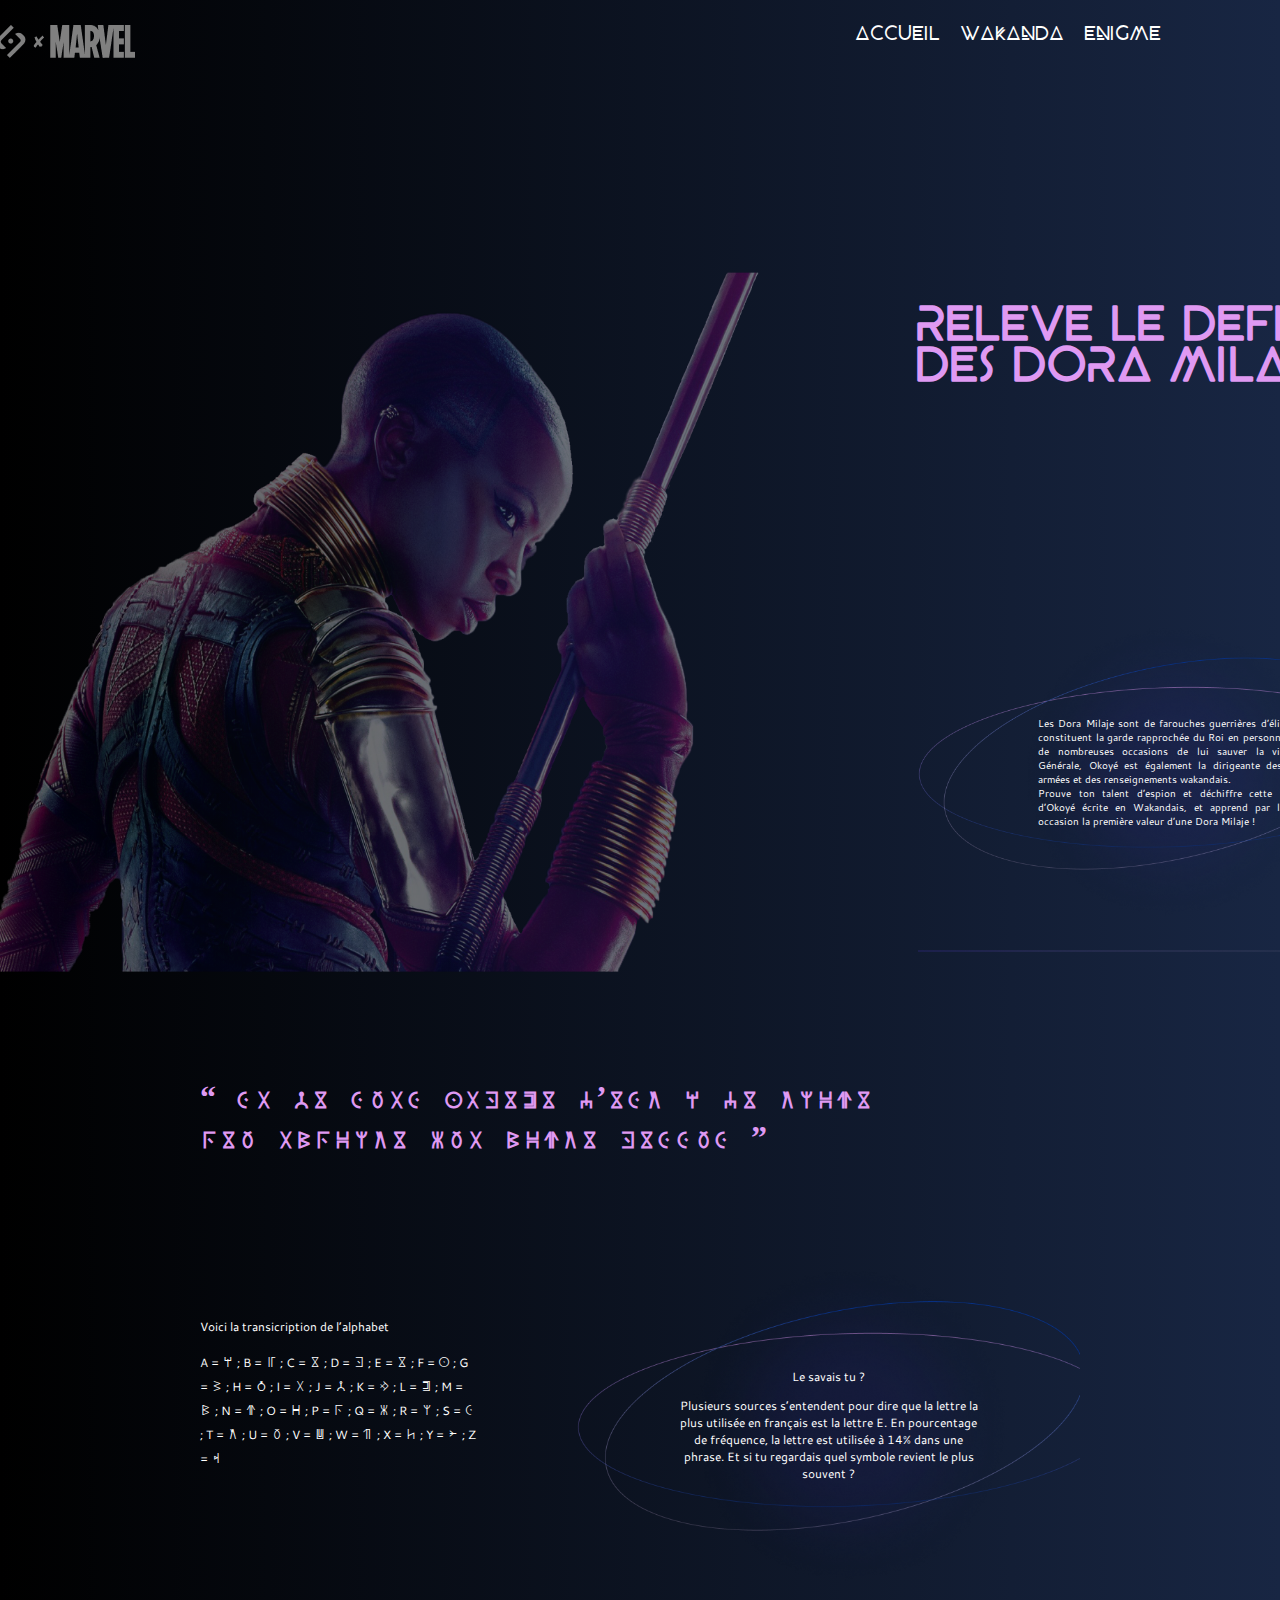
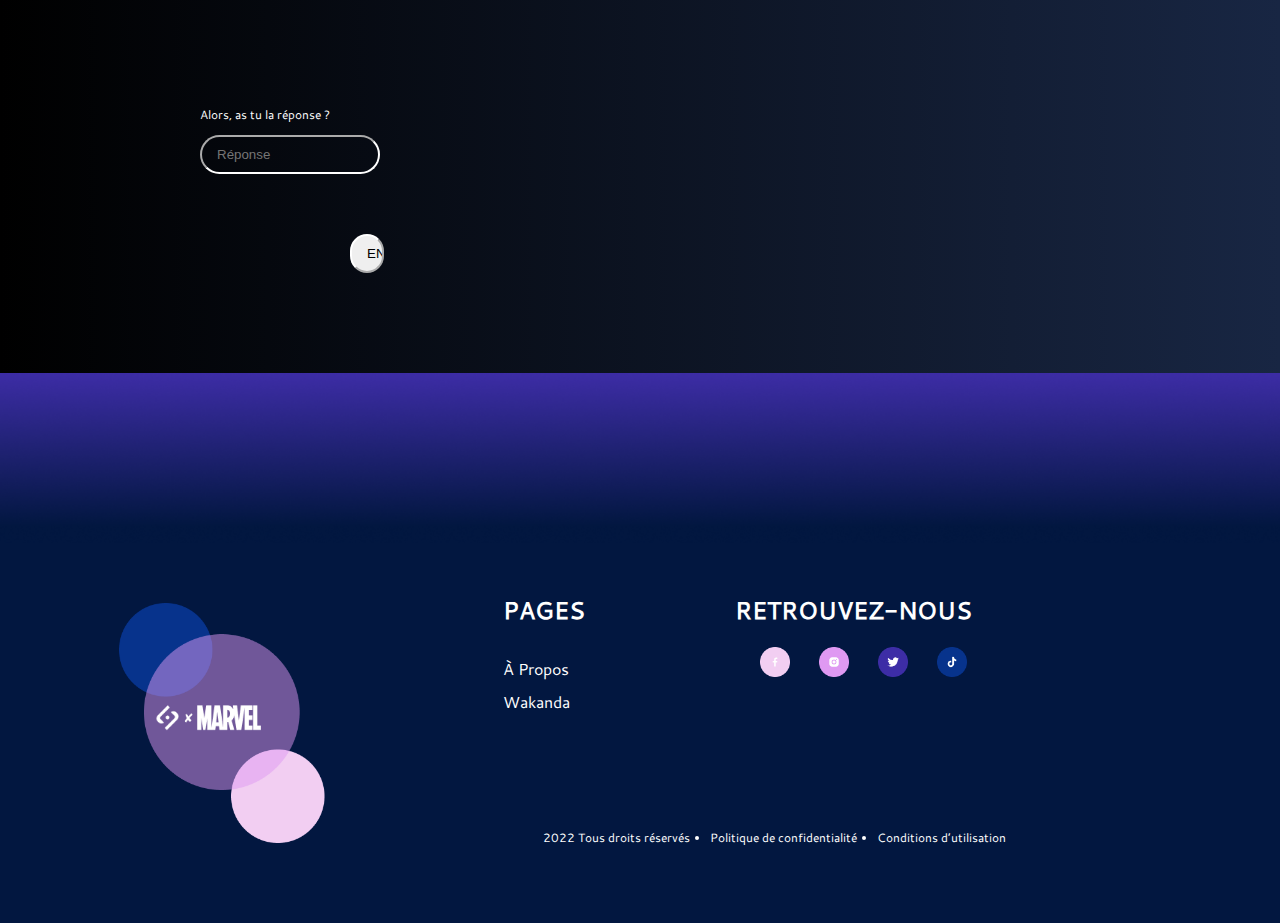
==== enigme.html @ 9ebb4565 "firstadd" ====
<!DOCTYPE html>
<html lang="fr">
<head>
    <meta charset="UTF-8">
    <meta http-equiv="X-UA-Compatible" content="IE=edge">
    <meta name="viewport" content="width=device-width, initial-scale=1.0">
    <title>Enigme</title>
    <link rel="stylesheet" href="./style2.css">
</head>
<body>
    <!-- la barre de navigation -->
    <header>    
        <nav class="navbar">
            <a href="./index.html">
                <img class="logo" src="./Assets/logo/footer2.png" alt="logo-sayna/marvel">
            </a>
            <a href="./index.html" class="nav-item">Accueil</a>
            <a href="./wakanda.html" class="nav-item">Wakanda</a>
            <a href="./enigme.html" class="nav-item">Enigme</a>
          </nav>
</header>

<!-- la partie défi des dora milaje -->

<main>
    <div class="defi">
        <div class="defi0">
        <img src="./Assets/img/Pantherenigme1.png" alt="image de okoye">
    </div>
        <div class="defi1">
        <h1>Releve le defi <br> des dora milaje</h1>
        <p>Les Dora Milaje sont de farouches guerrières d’élite. Elles constituent la garde 
            rapprochée du Roi en personne et ont de nombreuses occasions de lui sauver la 
            vie. Leur Générale, Okoyé est également la dirigeante des forces armées et des 
            renseignements wakandais. <br>  
            Prouve ton talent d’espion et déchiffre cette réplique d’Okoyé écrite en Wakandais, 
            et apprend par la même occasion la première valeur d’une Dora Milaje !</p>
            <img src="./Assets/img/Pantherenigme3.png" alt="ligne">
        </div>
    </div>

    <!-- la partie pour l'énigme -->
    
    <div class="enigme">
        
            <h1>“ SI JE SUIS  FIDELE C’EST A CE TRONE <br>
                PEU IMPORTE QUI MONTE DESSUS ”</h1>
        
        <div class="enigme1">
        <div class="transcription">
            <p>Voici la transicription de l’alphabet </p>
            <p class="alphabet">A = <span>a</span> ; B = <span>b</span> ; C = <span>e</span> ; D = <span>d</span> ; E = <span>e</span> ; F = <span>f</span> ; G = <span>g</span> ; H = <span>h</span> ; I = <span>i</span> ; J = <span>j</span> ; K = <span>k</span> ; L = <span>l</span> ; M = <span>m</span> ; N = <span>n</span> ; O = <span>o</span> ; P = <span>p</span> ; Q = <span>q</span> ; R = <span>r</span> ; S = <span>s</span> ; T = <span>t</span> ; U = <span>u</span> ; V = <span>v</span> ; W = <span>w</span> ; X = <span>x</span> ; Y = <span>y</span> ; Z = <span>z</span></p>
        </div>
        <div class="savaistu">
            <p>Le savais tu ?</p>
            <p>Plusieurs sources s’entendent pour dire que la lettre la plus utilisée en français est la lettre E. En pourcentage de fréquence, la lettre est utilisée  à 14% dans une phrase. Et si tu regardais quel symbole revient le plus souvent ? </p>
        </div>
        </div>
    </div>

    <!-- la partie pour répondre -->
    <div class="reponse">
        <p>Alors, as tu la réponse ?</p>
        <input type="text" name="réponse" placeholder="Réponse">
        <input type="submit" value="ENVOYER">
    </div>

</main>

    <!-- la partie bas de la page -->
    <footer>
        <div class="footer1">
            <div class="saynamarvel">
            <a href="./index.html">
                <img class="saynamarvel1" src="./Assets/logo/footer2.png" alt="logo de sayna">
                </a>
            </div>
        <div class="saynamarvel2">
            <div class="saynamarvel3">
        <div class="pages">
            <h2>PAGES</h2>
            <a href="./index.html">à propos</a>
            <a href="./wakanda.html">Wakanda</a>
            
        </div>
        <div class="contactus">
            <h2>RETROUVEZ-NOUS</h2>
            <a href="http://www.marvel-cineverse.fr/pages/mcu/encyclopedie/personnages/black-panther.html">
                <img src="./Assets/logo/footer3.png" alt="logo facebook">
            </a>
            <a href="http://www.marvel-cineverse.fr/pages/mcu/encyclopedie/personnages/black-panther.html">
                <img src="./Assets/logo/footer4.png" alt="logo instagram">
            </a>
            <a href="http://www.marvel-cineverse.fr/pages/mcu/encyclopedie/personnages/black-panther.html">
                <img src="./Assets/logo/footer5.png" alt="logo de twitter">
            </a>
            <a href="http://www.marvel-cineverse.fr/pages/mcu/encyclopedie/personnages/black-panther.html">
                <img src="./Assets/logo/footer6.png" alt="logo de tiktok">
            </a>
        </div>
    </div>
        <div class="disclamer">
            <ul>
                <li class="droits">2022 Tous droits réservés</li>
                <li>Politique de confidentialité</li>
                <li>Conditions d’utilisation</li>
            </ul>
        </div>
    </div>
</div>
</div>
    </footer>
</body>
</html>
---- style2.css ----
@font-face {
  font-family: "font-beyno";
  src: url(./Assets/font/BEYNO.ttf);
}
@font-face {
  font-family: "font-cantarell";
  src: url(./Assets/font/Cantarell.ttf);
}
@font-face {
  font-family: "font-panthera";
  src: url(./Assets/font/Panthera.ttf);
}
@font-face {
  font-family: "wakanda";
  src: url(./Assets/font/wakandaforever.ttf);
}
:root {
  --white-color: #fff;
  --pink-light: #f2cef2;
  --gray-light: #9e91b7;
  --violet-color: #df99f2;
  --blue-pale: #3d2da6;
  --blue-color: #07338c;
  --blue-dark: #021740;
}

/* design normal pour un écran portable de 1440px */

body {
  margin: 0;
  padding: 0;
  box-sizing: border-box;
  background: linear-gradient(to right, #000000, #182643);
  color: #fff;
  animation: fadeInLeft 1s ease-in-out 0s 1 normal forwards;
}

@keyframes fadeInLeft {
  0% {
    opacity: 0;
    transform: translateX(-100%);
  }
  100% {
    opacity: 1;
    transform: translateX(0);
  }
}
/* design pour l'en-tête de la page */
.navbar {
  display: flex;
  justify-content: flex-end;
  padding: 10px;
  margin-top: 15px;
  width: 90%;
  background: none;
}
.nav-item {
  font-family: "font-beyno", sans-serif;
  font-size: 20px;
  color: white;
  text-decoration: none;
  margin-left: 20px;
  background: none;
}
.navbar img {
  margin-right: 700px;
  background: none;
  filter: invert(50%);
}

.navbar img:hover {
  filter: hue-rotate(270deg);
}

.nav-item:hover {
  color: #df99f2;
  text-decoration: underline;
}

/* design pour la partie défi */
.defi {
  display: flex;
}

.defi0 img {
  margin-top: 200px;
  opacity: 40%;
  height: 700px;
  width: 918px;
}
.defi1 {
  padding-top: 200px;
}
.defi1 h1 {
  font-family: "font-beyno";
  font-size: 48px;
  color: var(--violet-color);
}
.defi1 p {
  padding: 100px 150px 100px 120px;
  margin-right: 50px;
  margin-top: 230px;
  text-align: justify;
  font-family: "font-cantarell";
  font-size: 10px;
  background: url(./Assets/img/Pantherenigme2.png);
  background-size: contain;
  background-repeat: no-repeat;
}
.defi1 img {
  margin-top: 0;
  height: 2px;
  width: 600px;
}

/* design pour la partie enigme */

.enigme {
  margin: 100px 200px;
}
.enigme h1 {
  font-family: "wakanda";
  color: var(--violet-color);
}
.enigme1 {
  display: flex;
  margin-top: 100px;
  font-family: "font-cantarell";
  font-size: 12px;
}
.transcription {
  padding: 50px 100px 0 0;
}
.alphabet span {
  text-transform: uppercase;
  font-size: 20px;
  font-family: "wakanda";
}
.savaistu {
  padding: 100px 100px;
  background: url(./Assets/img/Pantherenigme2.png);
  background-size: cover;
  background-repeat: no-repeat;
  text-align: center;
}
/* design de la partie pour répondre */

.reponse {
  margin: 0 200px;
  font-family: "font-cantarell";
  font-size: 12px;
  display: flex;
  flex-direction: column;
}
.reponse input[type="text"] {
  background-color: transparent;
  border-radius: 38px;
  border-color: var(--white-color);
  padding: 10px 15px;
  margin: 0 700px 10px 0;
  color: #fff;
}
.reponse input[type="submit"] {
  border-radius: 38px;
  border-color: var(--white-color);
  padding: 10px 15px;
  margin: 50px 850px 0 150px;
}
.btn-group input[type="submit"]:hover {
  box-shadow: 0 0 20px #f2cef2;
}

/* Design pour le footer */

.footer1 {
  background: url(./Assets/logo/back_footer.png);
  background-size: cover;
  background-repeat: no-repeat;
  height: 400px;
  margin-top: 100px;
  display: flex;
  justify-content: space-around;
  padding-top: 150px;
}
.saynamarvel {
  background-image: url(./Assets/logo/footer1.png);
  background-size: contain;
  transform: scale(1.5);
  background-repeat: no-repeat;
  margin: 120px 100px;
}

.saynamarvel:hover {
  transform: scale(1.7);
}

.saynamarvel1 {
  max-inline-size: 100%;
  block-size: auto;
  position: relative;
  top: 60px;
  right: 10px;
  transform: scale(0.5);
}

.saynamarvel2 {
  display: flex;
  flex-direction: column;
  margin-top: 50px;
  padding-right: 200px;
}
.saynamarvel3 {
  display: flex;
  font-family: "font-cantarell";
}
.pages {
  display: flex;
  flex-direction: column;
}
.pages a {
  text-decoration: none;
  text-transform: capitalize;
  color: var(--white-color);
  margin-top: 10px;
}
.contactus {
  margin-left: 150px;
}
.contactus a {
  margin-left: 25px;
  background: none;
  text-decoration: none;
}
.contactus img {
  width: 30px;
}
.contactus img:hover {
  transform: scale(1.2);
}
.disclamer {
  margin-top: 100px;
}
.disclamer ul {
  display: flex;
}
.disclamer li {
  padding-right: 20px;
  font-family: "font-cantarell";
  font-size: 12px;
}
.droits {
  list-style: none;
}
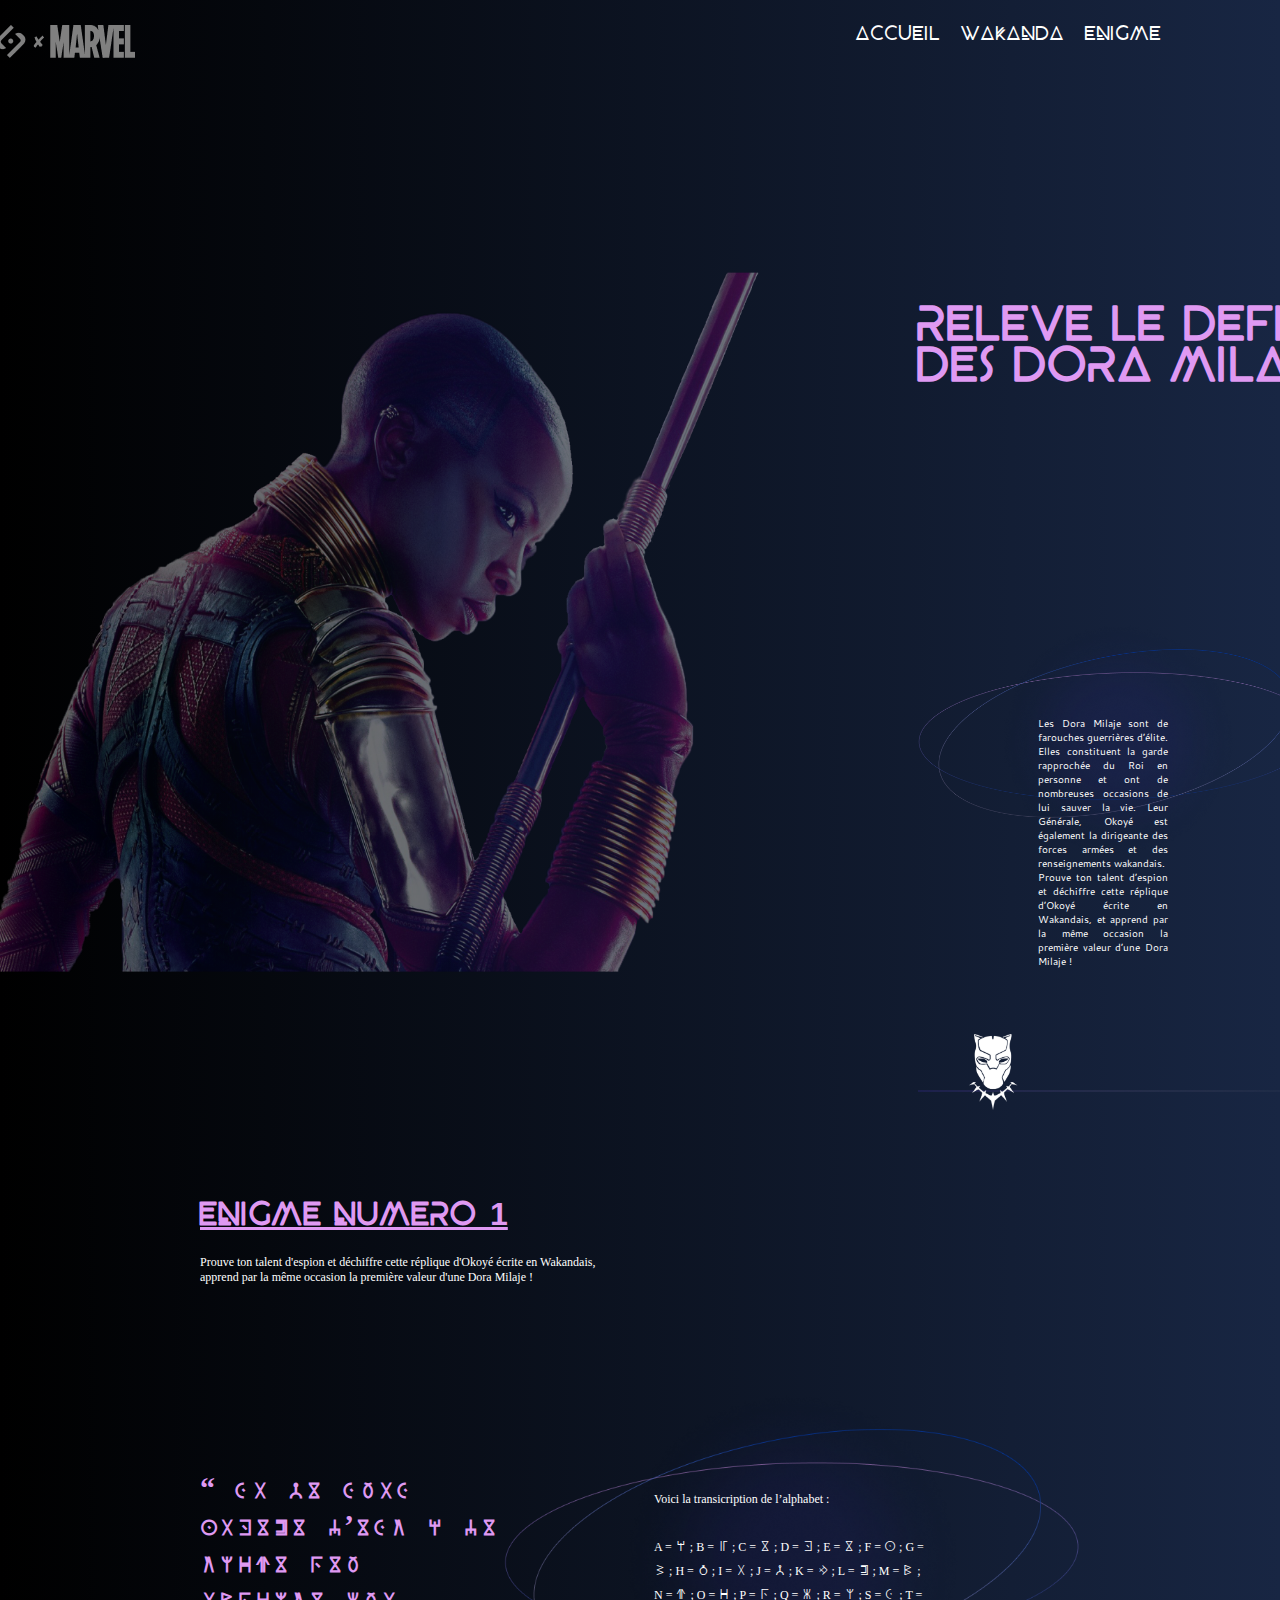
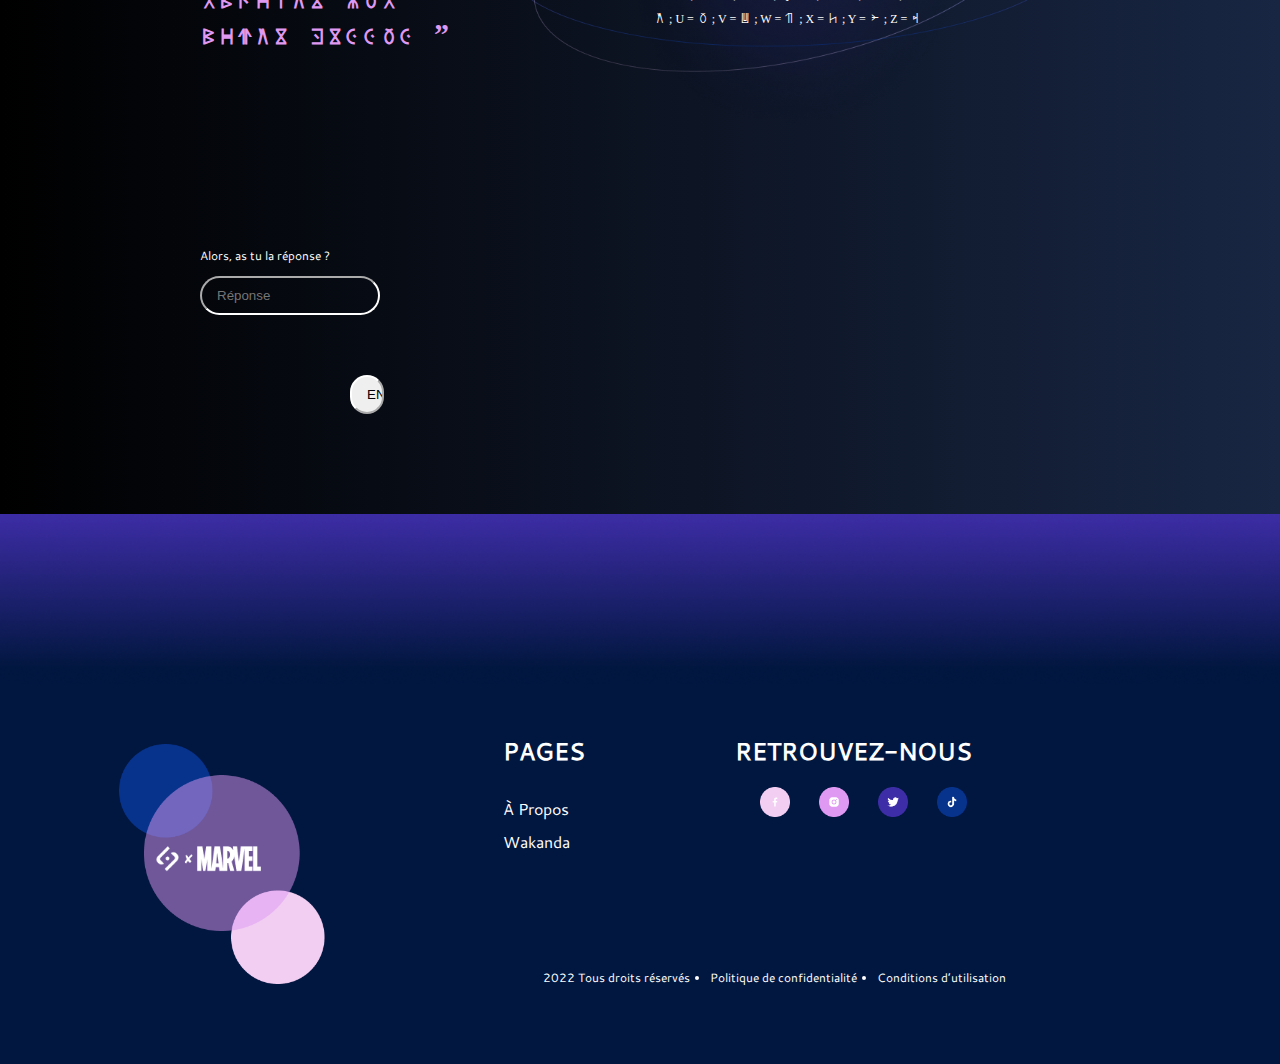
==== commit fd02639e: "improve1" ====
--- a/enigme.html
+++ b/enigme.html
@@ -35,25 +35,29 @@
             renseignements wakandais. <br>  
             Prouve ton talent d’espion et déchiffre cette réplique d’Okoyé écrite en Wakandais, 
             et apprend par la même occasion la première valeur d’une Dora Milaje !</p>
-            <img src="./Assets/img/Pantherenigme3.png" alt="ligne">
+            <img id="ligne" src="./Assets/img/Pantherenigme3.png" alt="ligne">
+            <img id="headlogo" src="./Assets/logo/logo_souris_BP1_blanc.png" alt="logo de tête blackpanther">
         </div>
     </div>
 
     <!-- la partie pour l'énigme -->
     
-    <div class="enigme">
+    <div class="enigme" id="enigme">
+        <div class="top-enigma" id="top-enigma">
+        <h1>ENIGME NUMERO <span> 1</span></h1>
+        <p>Prouve ton talent d'espion et déchiffre cette réplique d'Okoyé écrite en Wakandais,<br>
+            apprend par la même occasion la première valeur d'une Dora Milaje !
+        </p>
+    </div>
         
-            <h1>“ SI JE SUIS  FIDELE C’EST A CE TRONE <br>
+        <div class="enigme1" id="enigme1">
+        <div class="transcription">
+            <h1>“ SI JE SUIS  FIDELE C’EST A CE TRONE
                 PEU IMPORTE QUI MONTE DESSUS ”</h1>
-        
-        <div class="enigme1">
-        <div class="transcription">
-            <p>Voici la transicription de l’alphabet </p>
+        </div>
+        <div class="savaistu" id="savaistu">
+            <p>Voici la transicription de l’alphabet : </p>
             <p class="alphabet">A = <span>a</span> ; B = <span>b</span> ; C = <span>e</span> ; D = <span>d</span> ; E = <span>e</span> ; F = <span>f</span> ; G = <span>g</span> ; H = <span>h</span> ; I = <span>i</span> ; J = <span>j</span> ; K = <span>k</span> ; L = <span>l</span> ; M = <span>m</span> ; N = <span>n</span> ; O = <span>o</span> ; P = <span>p</span> ; Q = <span>q</span> ; R = <span>r</span> ; S = <span>s</span> ; T = <span>t</span> ; U = <span>u</span> ; V = <span>v</span> ; W = <span>w</span> ; X = <span>x</span> ; Y = <span>y</span> ; Z = <span>z</span></p>
-        </div>
-        <div class="savaistu">
-            <p>Le savais tu ?</p>
-            <p>Plusieurs sources s’entendent pour dire que la lettre la plus utilisée en français est la lettre E. En pourcentage de fréquence, la lettre est utilisée  à 14% dans une phrase. Et si tu regardais quel symbole revient le plus souvent ? </p>
         </div>
         </div>
     </div>
--- a/style2.css
+++ b/style2.css
@@ -90,6 +90,7 @@
 }
 .defi1 {
   padding-top: 200px;
+  position: relative;
 }
 .defi1 h1 {
   font-family: "font-beyno";
@@ -107,10 +108,16 @@
   background-size: contain;
   background-repeat: no-repeat;
 }
-.defi1 img {
+#ligne {
   margin-top: 0;
   height: 2px;
-  width: 600px;
+  width: 450px;
+}
+#headlogo {
+  position: absolute;
+  width: 50px;
+  right: 350px;
+  bottom: -15px;
 }
 
 /* design pour la partie enigme */
@@ -118,18 +125,27 @@
 .enigme {
   margin: 100px 200px;
 }
-.enigme h1 {
+.top-enigma h1 {
+  font-family: "font-beyno";
+  color: var(--violet-color);
+  text-decoration: underline;
+}
+.top-enigma p {
+  font-size: 12px;
+}
+.enigme span {
+  font-family: Arial;
+}
+.enigme1 {
+  display: flex;
+  margin-top: 100px;
+  font-size: 12px;
+  align-items: center;
+}
+.transcription h1 {
   font-family: "wakanda";
   color: var(--violet-color);
-}
-.enigme1 {
-  display: flex;
-  margin-top: 100px;
-  font-family: "font-cantarell";
-  font-size: 12px;
-}
-.transcription {
-  padding: 50px 100px 0 0;
+  font-size: 30px;
 }
 .alphabet span {
   text-transform: uppercase;
@@ -137,11 +153,12 @@
   font-family: "wakanda";
 }
 .savaistu {
-  padding: 100px 100px;
-  background: url(./Assets/img/Pantherenigme2.png);
-  background-size: cover;
-  background-repeat: no-repeat;
-  text-align: center;
+  padding: 0 150px;
+  background: url(./Assets/img/Pantherenigme2.png) no-repeat center center/cover;
+  height: 350px;
+  display: flex;
+  justify-content: center;
+  flex-direction: column;
 }
 /* design de la partie pour répondre */
 
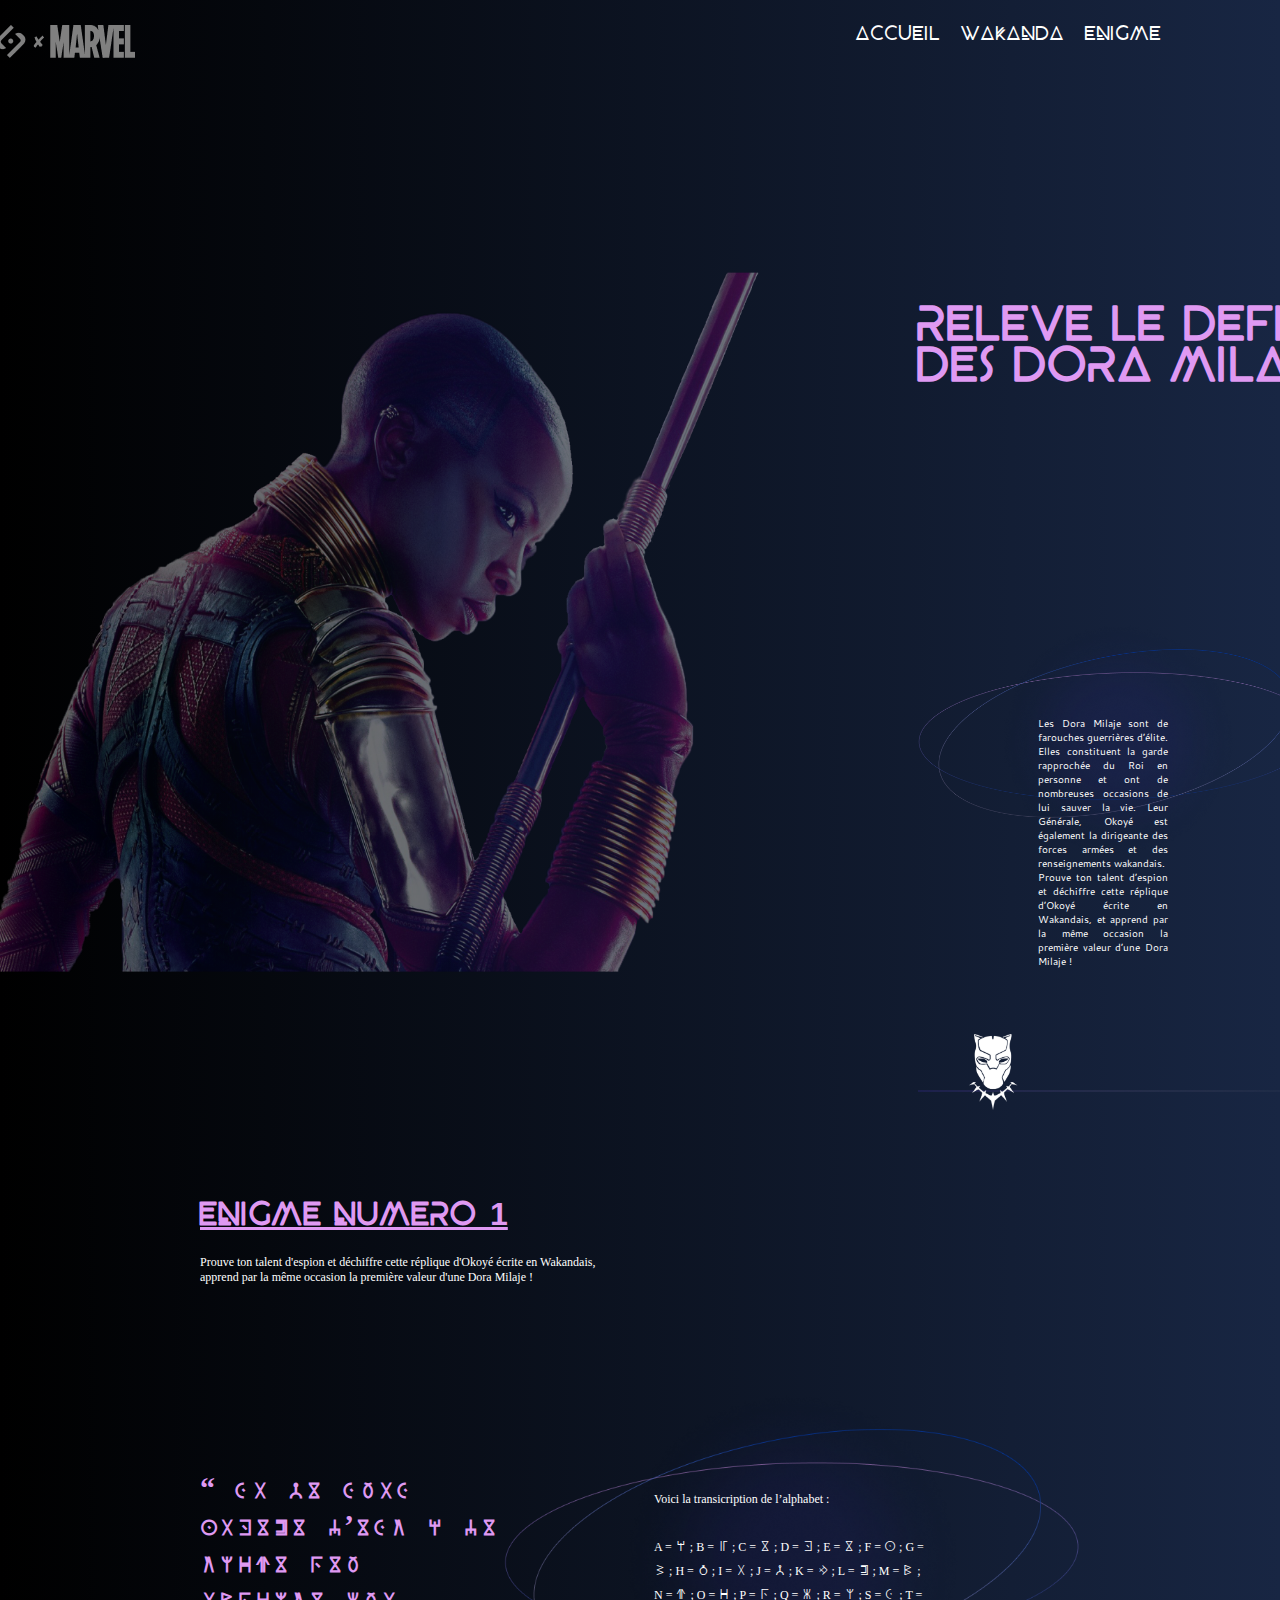
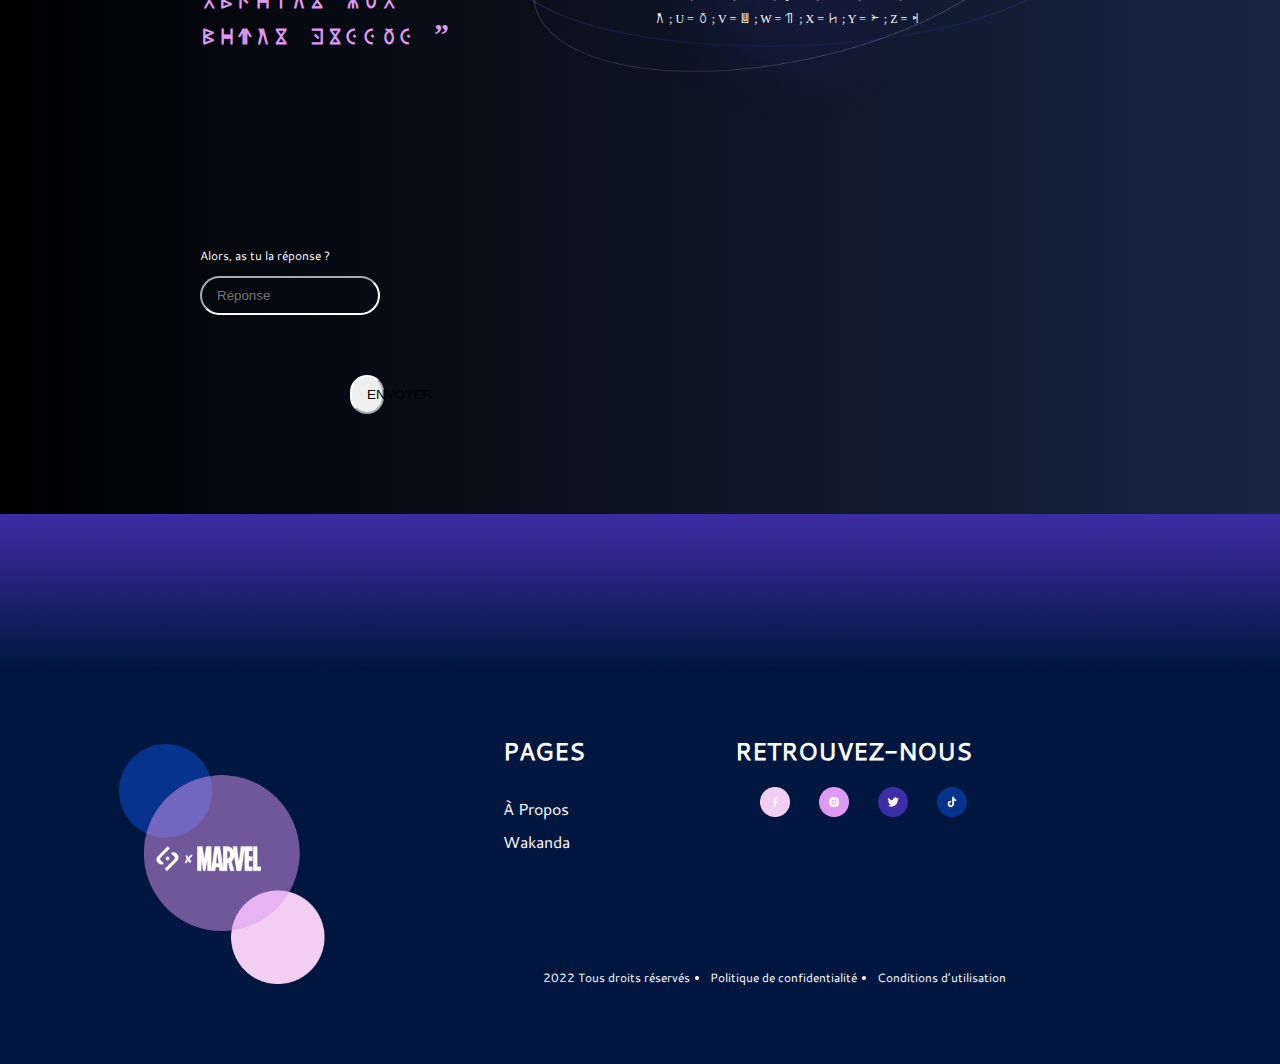
==== commit d1236711: "improve2" ====
--- a/enigme.html
+++ b/enigme.html
@@ -66,7 +66,7 @@
     <div class="reponse">
         <p>Alors, as tu la réponse ?</p>
         <input type="text" name="réponse" placeholder="Réponse">
-        <input type="submit" value="ENVOYER">
+        <button id="submitBtn">ENVOYER</button>
     </div>
 
 </main>
--- a/style2.css
+++ b/style2.css
@@ -177,13 +177,13 @@
   margin: 0 700px 10px 0;
   color: #fff;
 }
-.reponse input[type="submit"] {
+button {
   border-radius: 38px;
   border-color: var(--white-color);
   padding: 10px 15px;
   margin: 50px 850px 0 150px;
 }
-.btn-group input[type="submit"]:hover {
+button:hover {
   box-shadow: 0 0 20px #f2cef2;
 }
 
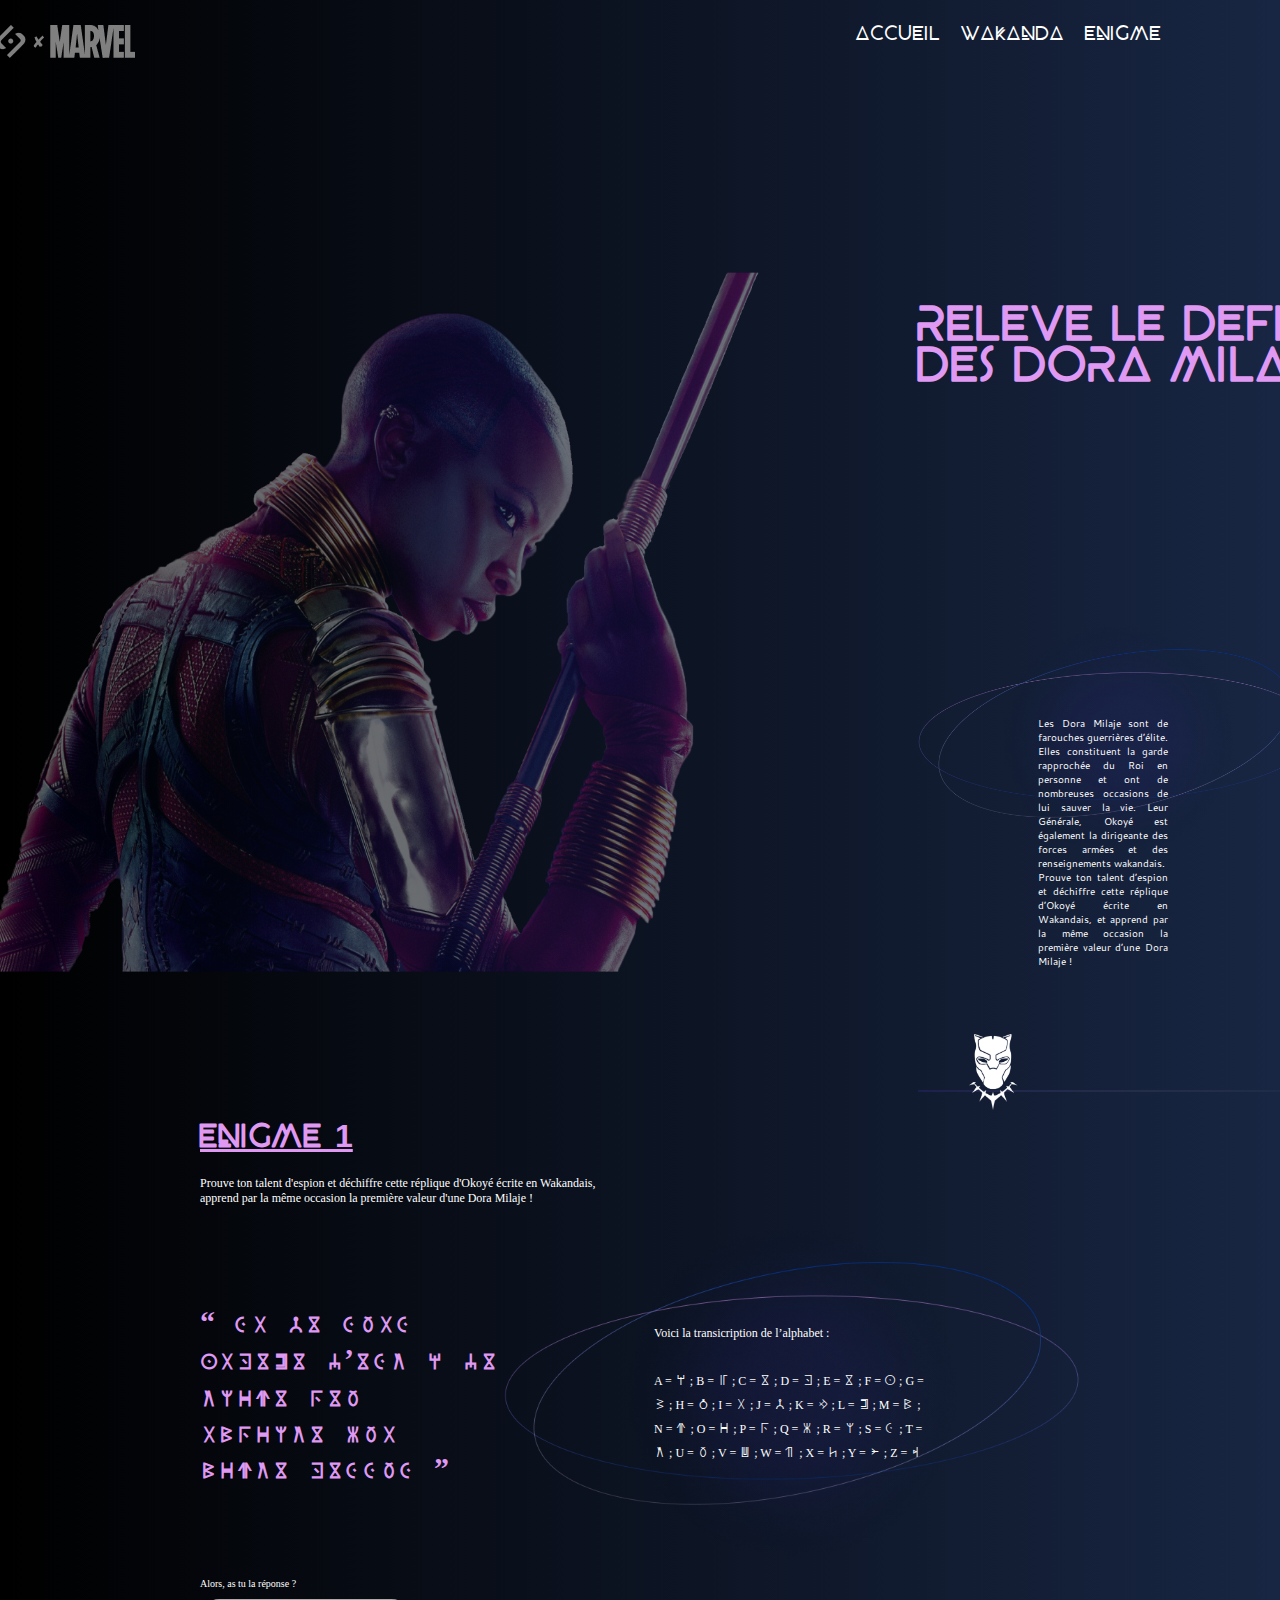
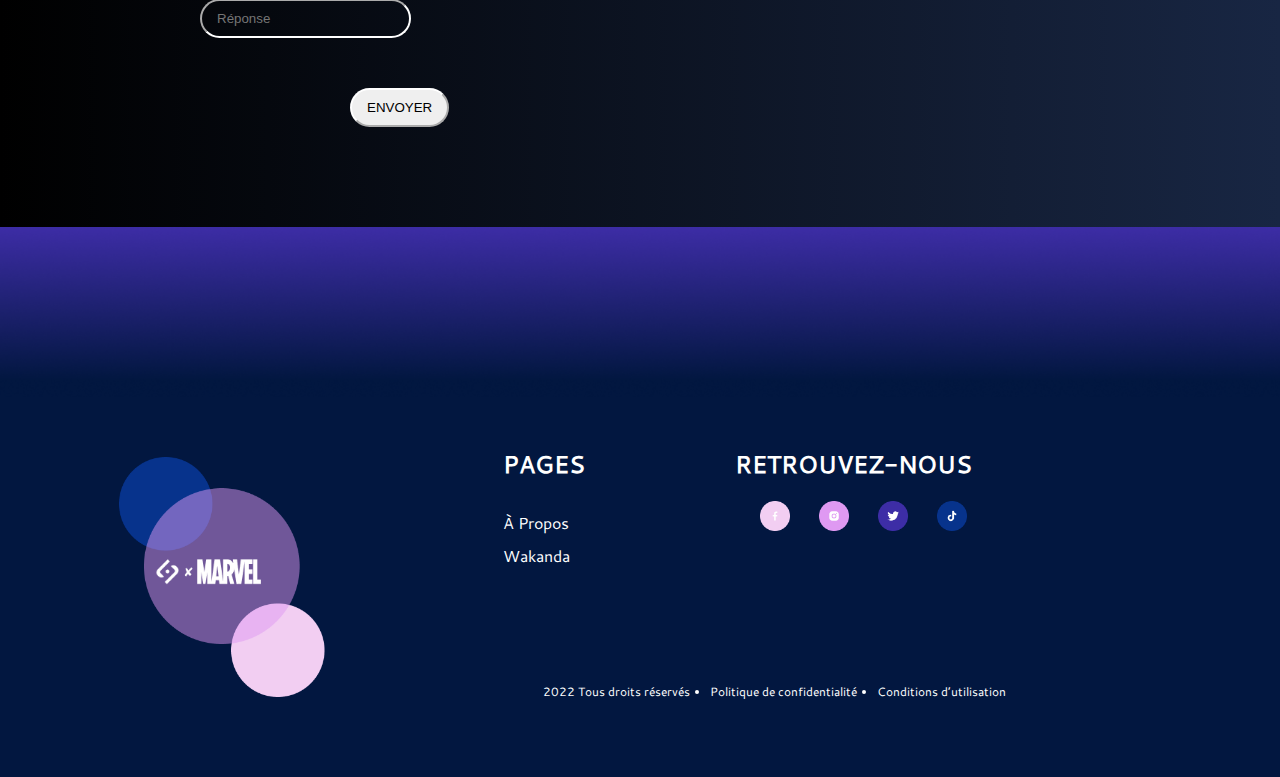
==== commit e008754c: "improve4" ====
--- a/enigme.html
+++ b/enigme.html
@@ -42,14 +42,14 @@
 
     <!-- la partie pour l'énigme -->
     
-    <div class="enigme" id="enigme">
+    <div class="enigme" id="quiz-container">
+        <div id="question">
         <div class="top-enigma" id="top-enigma">
-        <h1>ENIGME NUMERO <span> 1</span></h1>
+        <h1>ENIGME  <span>1</span></h1>
         <p>Prouve ton talent d'espion et déchiffre cette réplique d'Okoyé écrite en Wakandais,<br>
             apprend par la même occasion la première valeur d'une Dora Milaje !
         </p>
     </div>
-        
         <div class="enigme1" id="enigme1">
         <div class="transcription">
             <h1>“ SI JE SUIS  FIDELE C’EST A CE TRONE
@@ -61,13 +61,14 @@
         </div>
         </div>
     </div>
-
     <!-- la partie pour répondre -->
-    <div class="reponse">
+    <div class="reponse" id="answer1">
         <p>Alors, as tu la réponse ?</p>
-        <input type="text" name="réponse" placeholder="Réponse">
-        <button id="submitBtn">ENVOYER</button>
+        <input type="text" id="reponse" placeholder="Réponse">
+        <button id="submit-btn">ENVOYER</button>
     </div>
+</div>
+    
 
 </main>
 
@@ -114,5 +115,6 @@
 </div>
 </div>
     </footer>
+    <script src="./script2.js"></script>
 </body>
 </html>--- a/style2.css
+++ b/style2.css
@@ -123,7 +123,7 @@
 /* design pour la partie enigme */
 
 .enigme {
-  margin: 100px 200px;
+  margin: 0 200px;
 }
 .top-enigma h1 {
   font-family: "font-beyno";
@@ -138,7 +138,7 @@
 }
 .enigme1 {
   display: flex;
-  margin-top: 100px;
+
   font-size: 12px;
   align-items: center;
 }
@@ -162,20 +162,22 @@
 }
 /* design de la partie pour répondre */
 
-.reponse {
+#answer {
   margin: 0 200px;
   font-family: "font-cantarell";
   font-size: 12px;
   display: flex;
   flex-direction: column;
 }
-.reponse input[type="text"] {
+#reponse {
   background-color: transparent;
   border-radius: 38px;
   border-color: var(--white-color);
   padding: 10px 15px;
-  margin: 0 700px 10px 0;
   color: #fff;
+}
+.reponse p {
+  font-size: 10px;
 }
 button {
   border-radius: 38px;
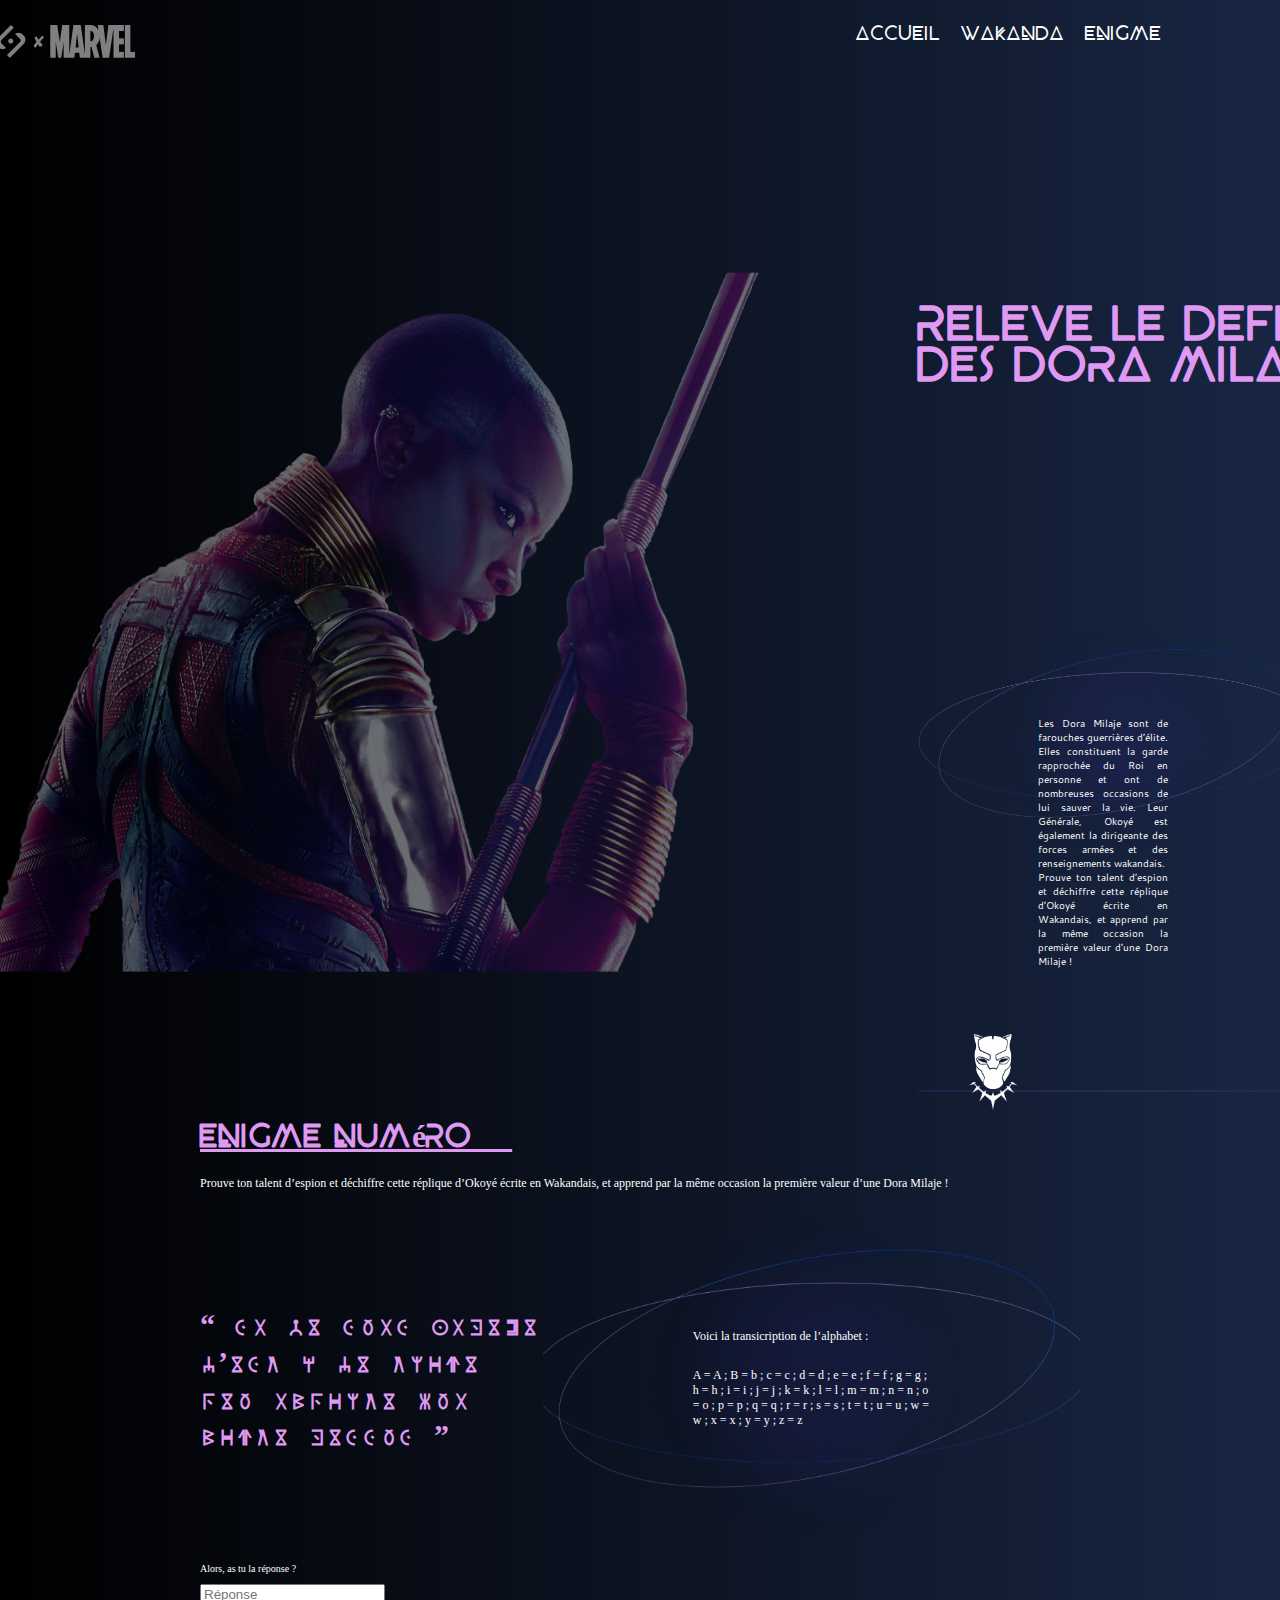
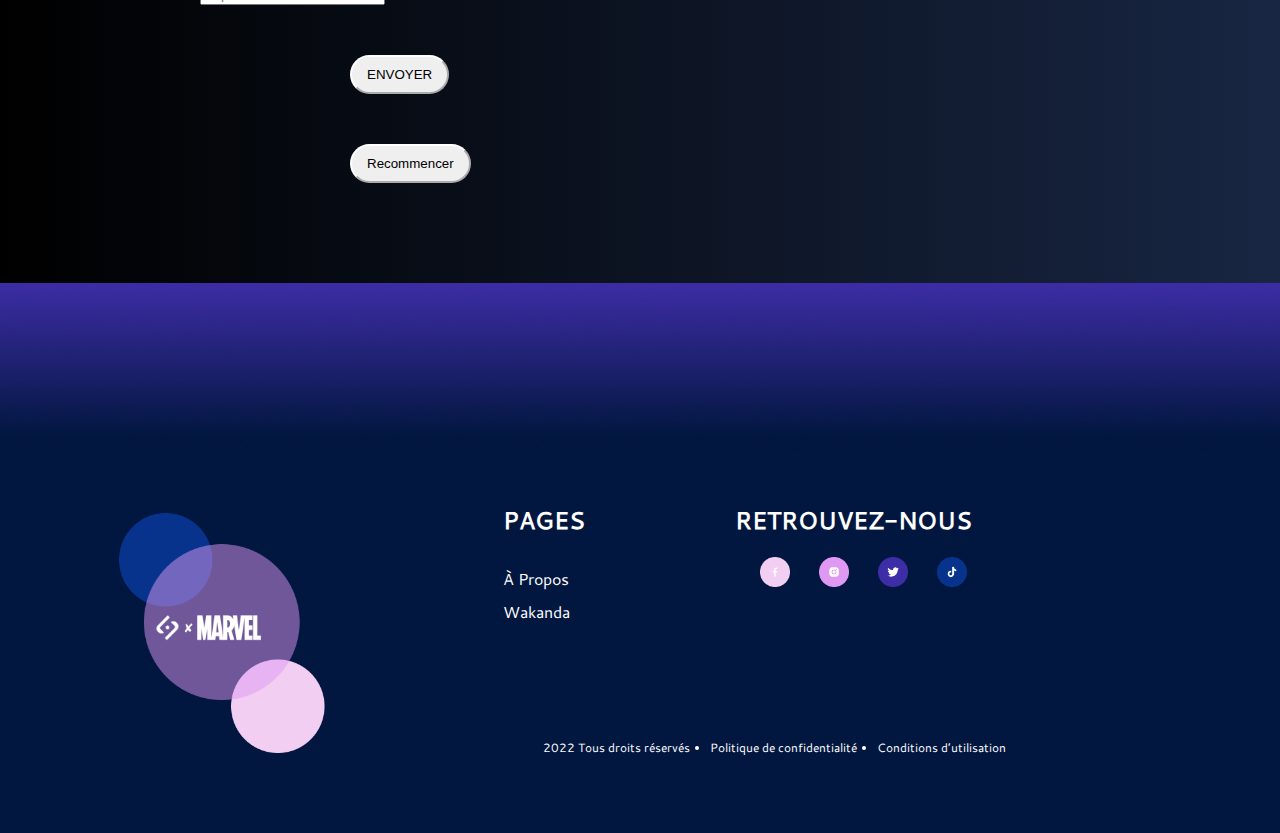
==== commit 4901a5b1: "modif" ====
--- a/enigme.html
+++ b/enigme.html
@@ -43,30 +43,32 @@
     <!-- la partie pour l'énigme -->
     
     <div class="enigme" id="quiz-container">
-        <div id="question">
+        <div id="quiz">
         <div class="top-enigma" id="top-enigma">
-        <h1>ENIGME  <span>1</span></h1>
-        <p>Prouve ton talent d'espion et déchiffre cette réplique d'Okoyé écrite en Wakandais,<br>
+        <h1 id="title">ENIGME </h1>
+        <p id="info">Prouve ton talent d'espion et déchiffre cette réplique d'Okoyé écrite en Wakandais,<br>
             apprend par la même occasion la première valeur d'une Dora Milaje !
         </p>
     </div>
         <div class="enigme1" id="enigme1">
         <div class="transcription">
-            <h1>“ SI JE SUIS  FIDELE C’EST A CE TRONE
+            <h1 id="question">“ SI JE SUIS  FIDELE C’EST A CE TRONE
                 PEU IMPORTE QUI MONTE DESSUS ”</h1>
         </div>
         <div class="savaistu" id="savaistu">
             <p>Voici la transicription de l’alphabet : </p>
-            <p class="alphabet">A = <span>a</span> ; B = <span>b</span> ; C = <span>e</span> ; D = <span>d</span> ; E = <span>e</span> ; F = <span>f</span> ; G = <span>g</span> ; H = <span>h</span> ; I = <span>i</span> ; J = <span>j</span> ; K = <span>k</span> ; L = <span>l</span> ; M = <span>m</span> ; N = <span>n</span> ; O = <span>o</span> ; P = <span>p</span> ; Q = <span>q</span> ; R = <span>r</span> ; S = <span>s</span> ; T = <span>t</span> ; U = <span>u</span> ; V = <span>v</span> ; W = <span>w</span> ; X = <span>x</span> ; Y = <span>y</span> ; Z = <span>z</span></p>
+            <p class="alphabet" id="hint">A = <span>a</span> ; B = <span>b</span> ; C = <span>e</span> ; D = <span>d</span> ; E = <span>e</span> ; F = <span>f</span> ; G = <span>g</span> ; H = <span>h</span> ; I = <span>i</span> ; J = <span>j</span> ; K = <span>k</span> ; L = <span>l</span> ; M = <span>m</span> ; N = <span>n</span> ; O = <span>o</span> ; P = <span>p</span> ; Q = <span>q</span> ; R = <span>r</span> ; S = <span>s</span> ; T = <span>t</span> ; U = <span>u</span> ; V = <span>v</span> ; W = <span>w</span> ; X = <span>x</span> ; Y = <span>y</span> ; Z = <span>z</span></p>
         </div>
         </div>
     </div>
     <!-- la partie pour répondre -->
     <div class="reponse" id="answer1">
         <p>Alors, as tu la réponse ?</p>
-        <input type="text" id="reponse" placeholder="Réponse">
+        <input type="text" id="answer-input" placeholder="Réponse">
         <button id="submit-btn">ENVOYER</button>
     </div>
+    <div id="results"></div>
+    <button id="restart-btn">Recommencer</button>
 </div>
     
 
--- a/style2.css
+++ b/style2.css
@@ -147,6 +147,10 @@
   color: var(--violet-color);
   font-size: 30px;
 }
+.ignore-question-style {
+  font-size: 20px;
+  font-family: Arial, Helvetica, sans-serif;
+}
 .alphabet span {
   text-transform: uppercase;
   font-size: 20px;
